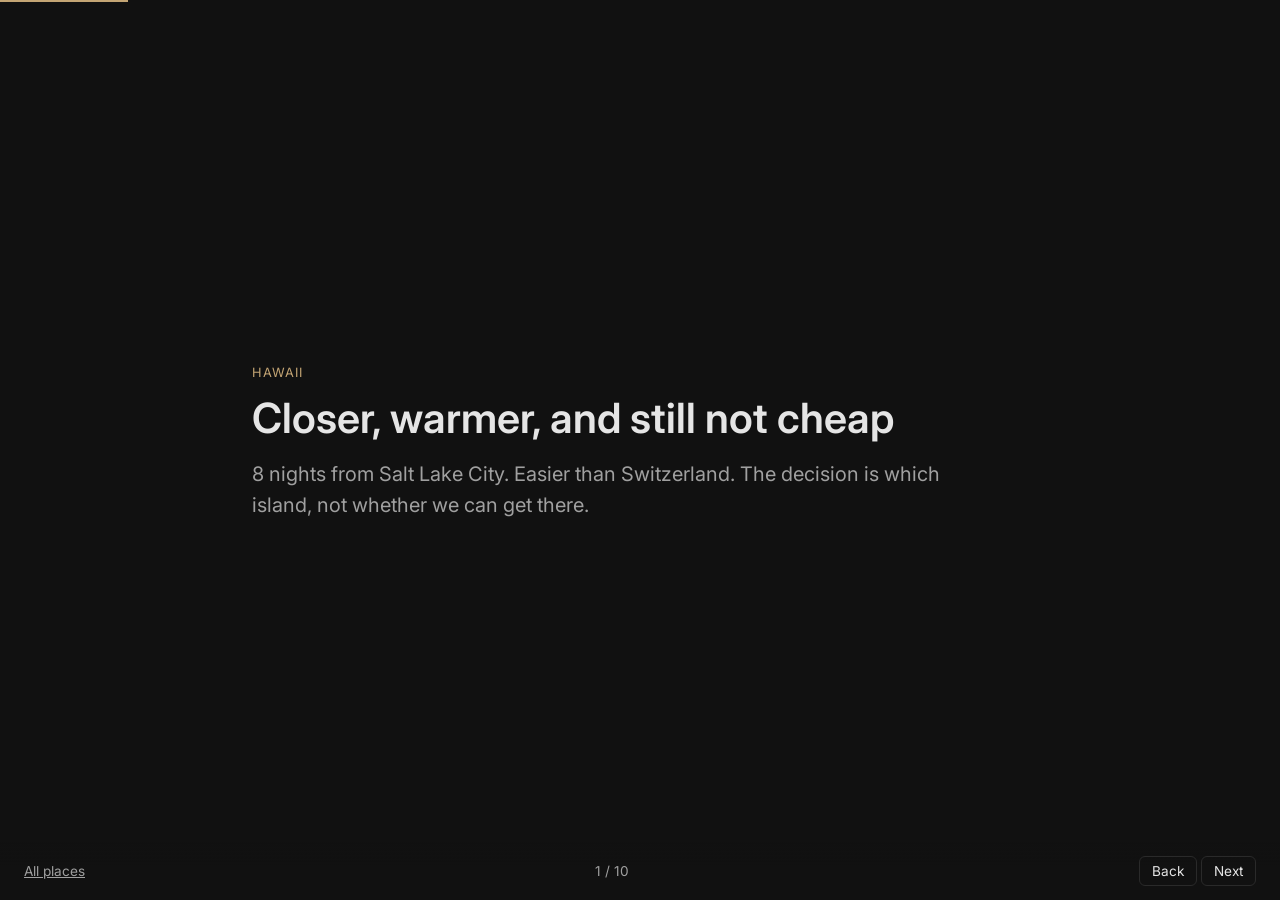
==== destinations/hawaii/index.html @ 283a7fad "Add travel decks for Switzerland and Hawaii Each place is a slide presentation plus a 2026 cost rang" ====
<!DOCTYPE html>
<html lang="en">
<head>
  <meta charset="UTF-8">
  <meta name="viewport" content="width=device-width, initial-scale=1.0">
  <title>Hawaii — Travel</title>
  <link rel="preconnect" href="https://fonts.googleapis.com">
  <link rel="preconnect" href="https://fonts.gstatic.com" crossorigin>
  <link href="https://fonts.googleapis.com/css2?family=Inter:wght@400;500;600&display=swap" rel="stylesheet">
  <link rel="stylesheet" href="../../css/deck.css">
</head>
<body>
  <div class="progress"></div>
  <div class="deck">

    <section class="slide">
      <p class="kicker">Hawaii</p>
      <h1>Closer, warmer, and still not cheap</h1>
      <p class="lede">8 nights from Salt Lake City. Easier than Switzerland. The decision is which island, not whether we can get there.</p>
    </section>

    <section class="slide">
      <p class="kicker">Why</p>
      <h2>A real trip that does not eat two travel days</h2>
      <ul>
        <li>SLC to Honolulu is about 7 hours. No passport, no jet lag like Europe</li>
        <li>Delta and others run this route all the time. November is the cheap month</li>
        <li>Beach, hikes, food. A different kind of reset than the Alps</li>
        <li>Still $5k–$10k for two once hotels and a car show up</li>
      </ul>
    </section>

    <section class="slide">
      <p class="kicker">Which island</p>
      <h2>Pick one. Do not island-hop the first time</h2>
      <div class="grid">
        <div class="card">
          <h3>Oahu</h3>
          <p>Easiest and cheapest. Waikiki, North Shore, hikes, food. Best first trip. Hotels around $250–$350 a night.</p>
        </div>
        <div class="card">
          <h3>Maui</h3>
          <p>The classic "I want Hawaii" island. Road to Hana, Haleakala, beaches. Hotels closer to $400–$500. The spendy one.</p>
        </div>
        <div class="card">
          <h3>Big Island</h3>
          <p>Volcanoes, both coasts, more driving. Mid cost, more space.</p>
        </div>
        <div class="card">
          <h3>Kauai</h3>
          <p>Green, quiet, hiking. Closer to Maui on price. Smaller and slower.</p>
        </div>
      </div>
    </section>

    <section class="slide">
      <p class="kicker">When</p>
      <h2>Skip June if we care about the flight</h2>
      <ul>
        <li>SLC–Hawaii round trip is often $450–$700 per person</li>
        <li>November average is about $530. June is about $750</li>
        <li>Cheapest recent SLC–Honolulu round trips have been in the high $300s</li>
        <li>Whale season on Maui is winter. Shoulder spring and fall are the sweet spot</li>
      </ul>
    </section>

    <section class="slide">
      <p class="kicker">A first trip</p>
      <h2>8 nights on Oahu, one hotel</h2>
      <ul>
        <li>Waikiki or a condo with a kitchen (food is the second biggest line)</li>
        <li>Car for 4–5 days, not the whole week, unless we stay outside town</li>
        <li>Diamond Head or Koko Head, North Shore, a snorkel day, one nicer dinner</li>
        <li>If this is the dream version, swap the same shape onto Maui and add about $2,000</li>
      </ul>
    </section>

    <section class="slide">
      <p class="kicker">The number</p>
      <p class="big">$5,000–$7,500<span>Two people, 8 nights on Oahu, mid-range, from SLC. 2026 planning range.</span></p>
      <p class="muted" style="margin-top:1.5rem">Maui for two, same length: about $7,000–$11,000. A 10-night Oahu trip in peak season can hit $9,600.</p>
    </section>

    <section class="slide">
      <p class="kicker">Mid-range for two, Oahu</p>
      <h2>Where the money goes</h2>
      <table>
        <thead><tr><th>Line</th><th class="num">Low</th><th class="num">High</th></tr></thead>
        <tbody>
          <tr><td>Flights SLC–HNL (2)</td><td class="num">$900</td><td class="num">$1,400</td></tr>
          <tr><td>Hotel, 8 nights + tax</td><td class="num">$2,000</td><td class="num">$3,400</td></tr>
          <tr><td>Rental car</td><td class="num">$350</td><td class="num">$700</td></tr>
          <tr><td>Food</td><td class="num">$1,050</td><td class="num">$1,700</td></tr>
          <tr><td>Activities</td><td class="num">$400</td><td class="num">$1,000</td></tr>
          <tr><td>Parking, tips, misc</td><td class="num">$200</td><td class="num">$400</td></tr>
          <tr><td><strong>Total</strong></td><td class="num"><strong>$4,900</strong></td><td class="num"><strong>$8,600</strong></td></tr>
        </tbody>
      </table>
    </section>

    <section class="slide">
      <p class="kicker">Island vs island</p>
      <h2>Same week, very different bill</h2>
      <table>
        <thead><tr><th>Island</th><th>Typical hotel / night</th><th class="num">Couple, ~8 nights</th></tr></thead>
        <tbody>
          <tr><td>Oahu</td><td>~$265</td><td class="num">$5k–$7.5k</td></tr>
          <tr><td>Big Island</td><td>~$425</td><td class="num">$6.5k–$9.5k</td></tr>
          <tr><td>Kauai</td><td>~$410</td><td class="num">$7k–$10k</td></tr>
          <tr><td>Maui</td><td>~$495</td><td class="num">$7.5k–$11.5k</td></tr>
        </tbody>
      </table>
      <p class="muted" style="margin-top:1rem">Hotel is the line that moves. Flights from SLC barely change by island.</p>
    </section>

    <section class="slide">
      <p class="kicker">How to keep it sane</p>
      <h2>Condo, poke, one paid tour</h2>
      <ul>
        <li>Stay somewhere with a kitchen. Food for two is $150–$200 a day if we eat out every meal</li>
        <li>Grocery poke and food trucks are the move, not resort breakfast</li>
        <li>Hawaii TAT is about 14% on top of the room rate. The listed price is not the bill</li>
        <li>One island. Inter-island hops look cheap and eat a day</li>
        <li>Book the flight in November or shoulder spring, not June</li>
      </ul>
    </section>

    <section class="slide">
      <p class="kicker">Open questions</p>
      <h2>Decide these before booking</h2>
      <ul>
        <li>Oahu first, or go straight to Maui</li>
        <li>Hotel vs condo</li>
        <li>Car the whole week or only for the North Shore / Hana days</li>
        <li>Just us, or this is the trip we take other people on</li>
      </ul>
      <p class="muted" style="margin-top:1.2rem">Costs are 2026 ranges from Hawaii trip guides and SLC fare data. Not a live quote.</p>
    </section>

  </div>
  <div class="bar">
    <a href="../../index.html">All places</a>
    <span data-counter></span>
    <span>
      <button type="button" data-prev>Back</button>
      <button type="button" data-next>Next</button>
    </span>
  </div>
  <script src="../../js/deck.js"></script>
</body>
</html>
---- css/deck.css ----
* { margin: 0; padding: 0; box-sizing: border-box; }
:root {
  --bg: #111111;
  --text: #e5e5e5;
  --muted: #a0a0a0;
  --line: #2a2a2a;
  --card: #1a1a1a;
  --accent: #c4a574;
}
html, body {
  height: 100%;
  background: var(--bg);
  color: var(--text);
  font-family: Inter, -apple-system, BlinkMacSystemFont, sans-serif;
  -webkit-font-smoothing: antialiased;
}
.deck { height: 100%; }
.slide {
  display: none;
  height: 100%;
  padding: 64px 72px 80px;
  flex-direction: column;
  justify-content: center;
  max-width: 920px;
  margin: 0 auto;
}
.slide.active { display: flex; }
.kicker { font-size: 0.8rem; letter-spacing: 0.08em; text-transform: uppercase; color: var(--accent); margin-bottom: 0.75rem; }
h1 { font-size: 2.6rem; font-weight: 600; line-height: 1.15; margin-bottom: 1rem; }
h2 { font-size: 2rem; font-weight: 600; line-height: 1.2; margin-bottom: 1.25rem; }
p, li { font-size: 1.15rem; line-height: 1.55; color: var(--text); }
.muted { color: var(--muted); }
.lede { font-size: 1.25rem; color: var(--muted); max-width: 36em; }
ul { list-style: none; }
li { margin-bottom: 0.55rem; padding-left: 1.1rem; position: relative; }
li::before { content: ""; position: absolute; left: 0; top: 0.7em; width: 6px; height: 6px; border-radius: 50%; background: var(--accent); }
.grid { display: grid; grid-template-columns: 1fr 1fr; gap: 1.25rem 2rem; }
.card {
  background: var(--card);
  border: 1px solid var(--line);
  border-radius: 10px;
  padding: 1.1rem 1.2rem;
}
.card h3 { font-size: 0.95rem; color: var(--accent); font-weight: 500; margin-bottom: 0.35rem; }
.card p, .card li { font-size: 1.02rem; }
.big { font-size: 3rem; font-weight: 600; letter-spacing: -0.03em; }
.big span { display: block; font-size: 1rem; color: var(--muted); font-weight: 400; letter-spacing: 0; margin-top: 0.4rem; }
table { width: 100%; border-collapse: collapse; font-size: 1.05rem; }
th, td { text-align: left; padding: 0.55rem 0; border-bottom: 1px solid var(--line); }
th { color: var(--muted); font-weight: 500; font-size: 0.85rem; }
td.num { text-align: right; font-variant-numeric: tabular-nums; }
.bar {
  position: fixed; bottom: 0; left: 0; right: 0;
  display: flex; justify-content: space-between; align-items: center;
  padding: 14px 24px; color: var(--muted); font-size: 0.85rem;
  background: linear-gradient(transparent, var(--bg) 40%);
}
.bar a { color: var(--muted); }
.bar button {
  background: transparent; border: 1px solid var(--line); color: var(--text);
  padding: 6px 12px; border-radius: 6px; cursor: pointer; font: inherit;
}
.bar button:hover { border-color: var(--muted); }
.progress { position: fixed; top: 0; left: 0; height: 2px; background: var(--accent); width: 0; }
@media (max-width: 720px) {
  .slide { padding: 48px 22px 88px; }
  h1 { font-size: 2rem; }
  h2 { font-size: 1.55rem; }
  p, li { font-size: 1.02rem; }
  .grid { grid-template-columns: 1fr; }
  .big { font-size: 2.2rem; }
}
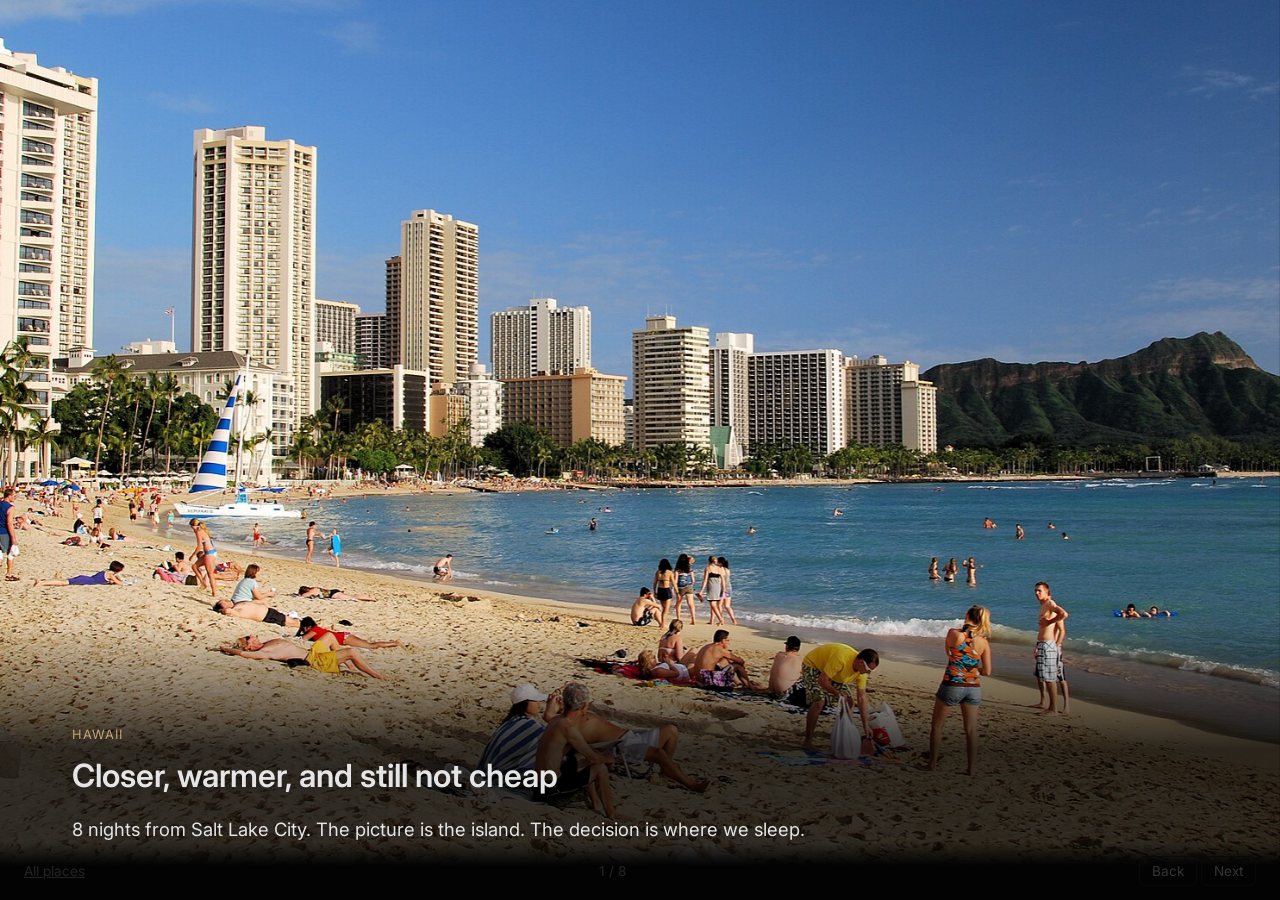
==== commit 881ee397: "Add place photos and where-to-stay slides Switzerland and Hawaii decks now show the actual places an" ====
--- a/destinations/hawaii/index.html
+++ b/destinations/hawaii/index.html
@@ -13,72 +13,69 @@
   <div class="progress"></div>
   <div class="deck">
 
-    <section class="slide">
-      <p class="kicker">Hawaii</p>
-      <h1>Closer, warmer, and still not cheap</h1>
-      <p class="lede">8 nights from Salt Lake City. Easier than Switzerland. The decision is which island, not whether we can get there.</p>
+    <section class="slide photo">
+      <img src="img/waikiki.jpg" alt="Waikiki Beach with Diamond Head">
+      <div class="cap">
+        <p class="kicker">Hawaii</p>
+        <h2>Closer, warmer, and still not cheap</h2>
+        <p>8 nights from Salt Lake City. The picture is the island. The decision is where we sleep.</p>
+      </div>
+    </section>
+
+    <section class="slide photo">
+      <img src="img/diamond-head.jpg" alt="Diamond Head from the water">
+      <div class="cap">
+        <p class="kicker">Oahu · first trip</p>
+        <h2>Waikiki with Diamond Head in the frame</h2>
+        <p>Easiest island. Walk to the beach, hike Diamond Head or Koko Head, one day on the North Shore. Stay here all 8 nights.</p>
+      </div>
+    </section>
+
+    <section class="slide photo">
+      <img src="img/north-shore.jpg" alt="Hawaiian coast and harbor">
+      <div class="cap">
+        <p class="kicker">Day trip, not the hotel</p>
+        <h2>North Shore is a drive, not a stay</h2>
+        <p>Surf, shrimp trucks, quieter water. Legal rentals up there are tight. Sleep in Waikiki, rent a car for this day.</p>
+      </div>
+    </section>
+
+    <section class="slide photo">
+      <img src="img/haleakala.jpg" alt="Haleakala crater on Maui">
+      <div class="cap">
+        <p class="kicker">If we go bigger · Maui</p>
+        <h2>Haleakala, then the beach towns</h2>
+        <p>Same week, about $2,000 more than Oahu. Stay in Kaanapali or Napili, not Wailea, unless the budget stretches.</p>
+      </div>
     </section>
 
     <section class="slide">
-      <p class="kicker">Why</p>
-      <h2>A real trip that does not eat two travel days</h2>
-      <ul>
-        <li>SLC to Honolulu is about 7 hours. No passport, no jet lag like Europe</li>
-        <li>Delta and others run this route all the time. November is the cheap month</li>
-        <li>Beach, hikes, food. A different kind of reset than the Alps</li>
-        <li>Still $5k–$10k for two once hotels and a car show up</li>
-      </ul>
-    </section>
-
-    <section class="slide">
-      <p class="kicker">Which island</p>
-      <h2>Pick one. Do not island-hop the first time</h2>
+      <p class="kicker">Where to stay</p>
+      <h2>One condo. Kitchen. All week.</h2>
       <div class="grid">
         <div class="card">
-          <h3>Oahu</h3>
-          <p>Easiest and cheapest. Waikiki, North Shore, hikes, food. Best first trip. Hotels around $250–$350 a night.</p>
+          <h3>Best first book · Waikiki condo</h3>
+          <p>Ilikai Hotel & Luxury Suites, or Castle Waikiki Shore (the only condo on the sand). 1BR with a kitchen. About $250–$400 a night.</p>
         </div>
         <div class="card">
-          <h3>Maui</h3>
-          <p>The classic "I want Hawaii" island. Road to Hana, Haleakala, beaches. Hotels closer to $400–$500. The spendy one.</p>
+          <h3>Easier hotel</h3>
+          <p>Queen Kapiolani or an Outrigger. No kitchen, simpler. Mid-range room plus resort fees. Fine for a shorter week.</p>
         </div>
         <div class="card">
-          <h3>Big Island</h3>
-          <p>Volcanoes, both coasts, more driving. Mid cost, more space.</p>
+          <h3>Skip for stay 1</h3>
+          <p>North Shore houses (legal supply is thin). Ko Olina unless we want a resort bubble and a car every day.</p>
         </div>
         <div class="card">
-          <h3>Kauai</h3>
-          <p>Green, quiet, hiking. Closer to Maui on price. Smaller and slower.</p>
+          <h3>Maui instead</h3>
+          <p>Honua Kai on Kaanapali, or Napili Kai if we want smaller and quieter. Condo still beats a resort for food cost.</p>
         </div>
       </div>
     </section>
 
     <section class="slide">
-      <p class="kicker">When</p>
-      <h2>Skip June if we care about the flight</h2>
-      <ul>
-        <li>SLC–Hawaii round trip is often $450–$700 per person</li>
-        <li>November average is about $530. June is about $750</li>
-        <li>Cheapest recent SLC–Honolulu round trips have been in the high $300s</li>
-        <li>Whale season on Maui is winter. Shoulder spring and fall are the sweet spot</li>
-      </ul>
-    </section>
-
-    <section class="slide">
-      <p class="kicker">A first trip</p>
-      <h2>8 nights on Oahu, one hotel</h2>
-      <ul>
-        <li>Waikiki or a condo with a kitchen (food is the second biggest line)</li>
-        <li>Car for 4–5 days, not the whole week, unless we stay outside town</li>
-        <li>Diamond Head or Koko Head, North Shore, a snorkel day, one nicer dinner</li>
-        <li>If this is the dream version, swap the same shape onto Maui and add about $2,000</li>
-      </ul>
-    </section>
-
-    <section class="slide">
       <p class="kicker">The number</p>
       <p class="big">$5,000–$7,500<span>Two people, 8 nights on Oahu, mid-range, from SLC. 2026 planning range.</span></p>
-      <p class="muted" style="margin-top:1.5rem">Maui for two, same length: about $7,000–$11,000. A 10-night Oahu trip in peak season can hit $9,600.</p>
+      <p class="muted" style="margin-top:1.5rem">Maui for two, same length: about $7,000–$11,000. Hotel plus tax (about 14%) is the line that moves.</p>
     </section>
 
     <section class="slide">
@@ -88,8 +85,8 @@
         <thead><tr><th>Line</th><th class="num">Low</th><th class="num">High</th></tr></thead>
         <tbody>
           <tr><td>Flights SLC–HNL (2)</td><td class="num">$900</td><td class="num">$1,400</td></tr>
-          <tr><td>Hotel, 8 nights + tax</td><td class="num">$2,000</td><td class="num">$3,400</td></tr>
-          <tr><td>Rental car</td><td class="num">$350</td><td class="num">$700</td></tr>
+          <tr><td>Condo or hotel, 8 nights + tax</td><td class="num">$2,000</td><td class="num">$3,400</td></tr>
+          <tr><td>Rental car (4–5 days)</td><td class="num">$350</td><td class="num">$700</td></tr>
           <tr><td>Food</td><td class="num">$1,050</td><td class="num">$1,700</td></tr>
           <tr><td>Activities</td><td class="num">$400</td><td class="num">$1,000</td></tr>
           <tr><td>Parking, tips, misc</td><td class="num">$200</td><td class="num">$400</td></tr>
@@ -99,42 +96,15 @@
     </section>
 
     <section class="slide">
-      <p class="kicker">Island vs island</p>
-      <h2>Same week, very different bill</h2>
-      <table>
-        <thead><tr><th>Island</th><th>Typical hotel / night</th><th class="num">Couple, ~8 nights</th></tr></thead>
-        <tbody>
-          <tr><td>Oahu</td><td>~$265</td><td class="num">$5k–$7.5k</td></tr>
-          <tr><td>Big Island</td><td>~$425</td><td class="num">$6.5k–$9.5k</td></tr>
-          <tr><td>Kauai</td><td>~$410</td><td class="num">$7k–$10k</td></tr>
-          <tr><td>Maui</td><td>~$495</td><td class="num">$7.5k–$11.5k</td></tr>
-        </tbody>
-      </table>
-      <p class="muted" style="margin-top:1rem">Hotel is the line that moves. Flights from SLC barely change by island.</p>
-    </section>
-
-    <section class="slide">
-      <p class="kicker">How to keep it sane</p>
-      <h2>Condo, poke, one paid tour</h2>
-      <ul>
-        <li>Stay somewhere with a kitchen. Food for two is $150–$200 a day if we eat out every meal</li>
-        <li>Grocery poke and food trucks are the move, not resort breakfast</li>
-        <li>Hawaii TAT is about 14% on top of the room rate. The listed price is not the bill</li>
-        <li>One island. Inter-island hops look cheap and eat a day</li>
-        <li>Book the flight in November or shoulder spring, not June</li>
-      </ul>
-    </section>
-
-    <section class="slide">
       <p class="kicker">Open questions</p>
       <h2>Decide these before booking</h2>
       <ul>
-        <li>Oahu first, or go straight to Maui</li>
-        <li>Hotel vs condo</li>
-        <li>Car the whole week or only for the North Shore / Hana days</li>
+        <li>Oahu condo first, or go straight to Maui</li>
+        <li>Ilikai / Waikiki Shore vs a simpler hotel</li>
+        <li>Car only for the North Shore day, or the whole week</li>
         <li>Just us, or this is the trip we take other people on</li>
       </ul>
-      <p class="muted" style="margin-top:1.2rem">Costs are 2026 ranges from Hawaii trip guides and SLC fare data. Not a live quote.</p>
+      <p class="credit">Photos: Wikimedia Commons (Waikiki, Diamond Head, Hawaiian coast, Haleakala). Costs are 2026 ranges, not live quotes.</p>
     </section>
 
   </div>
--- a/css/deck.css
+++ b/css/deck.css
@@ -70,3 +70,29 @@
   .grid { grid-template-columns: 1fr; }
   .big { font-size: 2.2rem; }
 }
+.slide.photo {
+  padding: 0;
+  max-width: none;
+  position: relative;
+  justify-content: flex-end;
+}
+.slide.photo > img {
+  position: absolute;
+  inset: 0;
+  width: 100%;
+  height: 100%;
+  object-fit: cover;
+}
+.slide.photo .cap {
+  position: relative;
+  z-index: 1;
+  width: 100%;
+  padding: 100px 72px 56px;
+  background: linear-gradient(transparent, rgba(0,0,0,0.78) 45%);
+}
+.slide.photo .cap h2,
+.slide.photo .cap p { text-shadow: 0 1px 12px rgba(0,0,0,0.45); }
+.credit { font-size: 0.75rem; color: var(--muted); margin-top: 2rem; }
+@media (max-width: 720px) {
+  .slide.photo .cap { padding: 72px 22px 48px; }
+}
